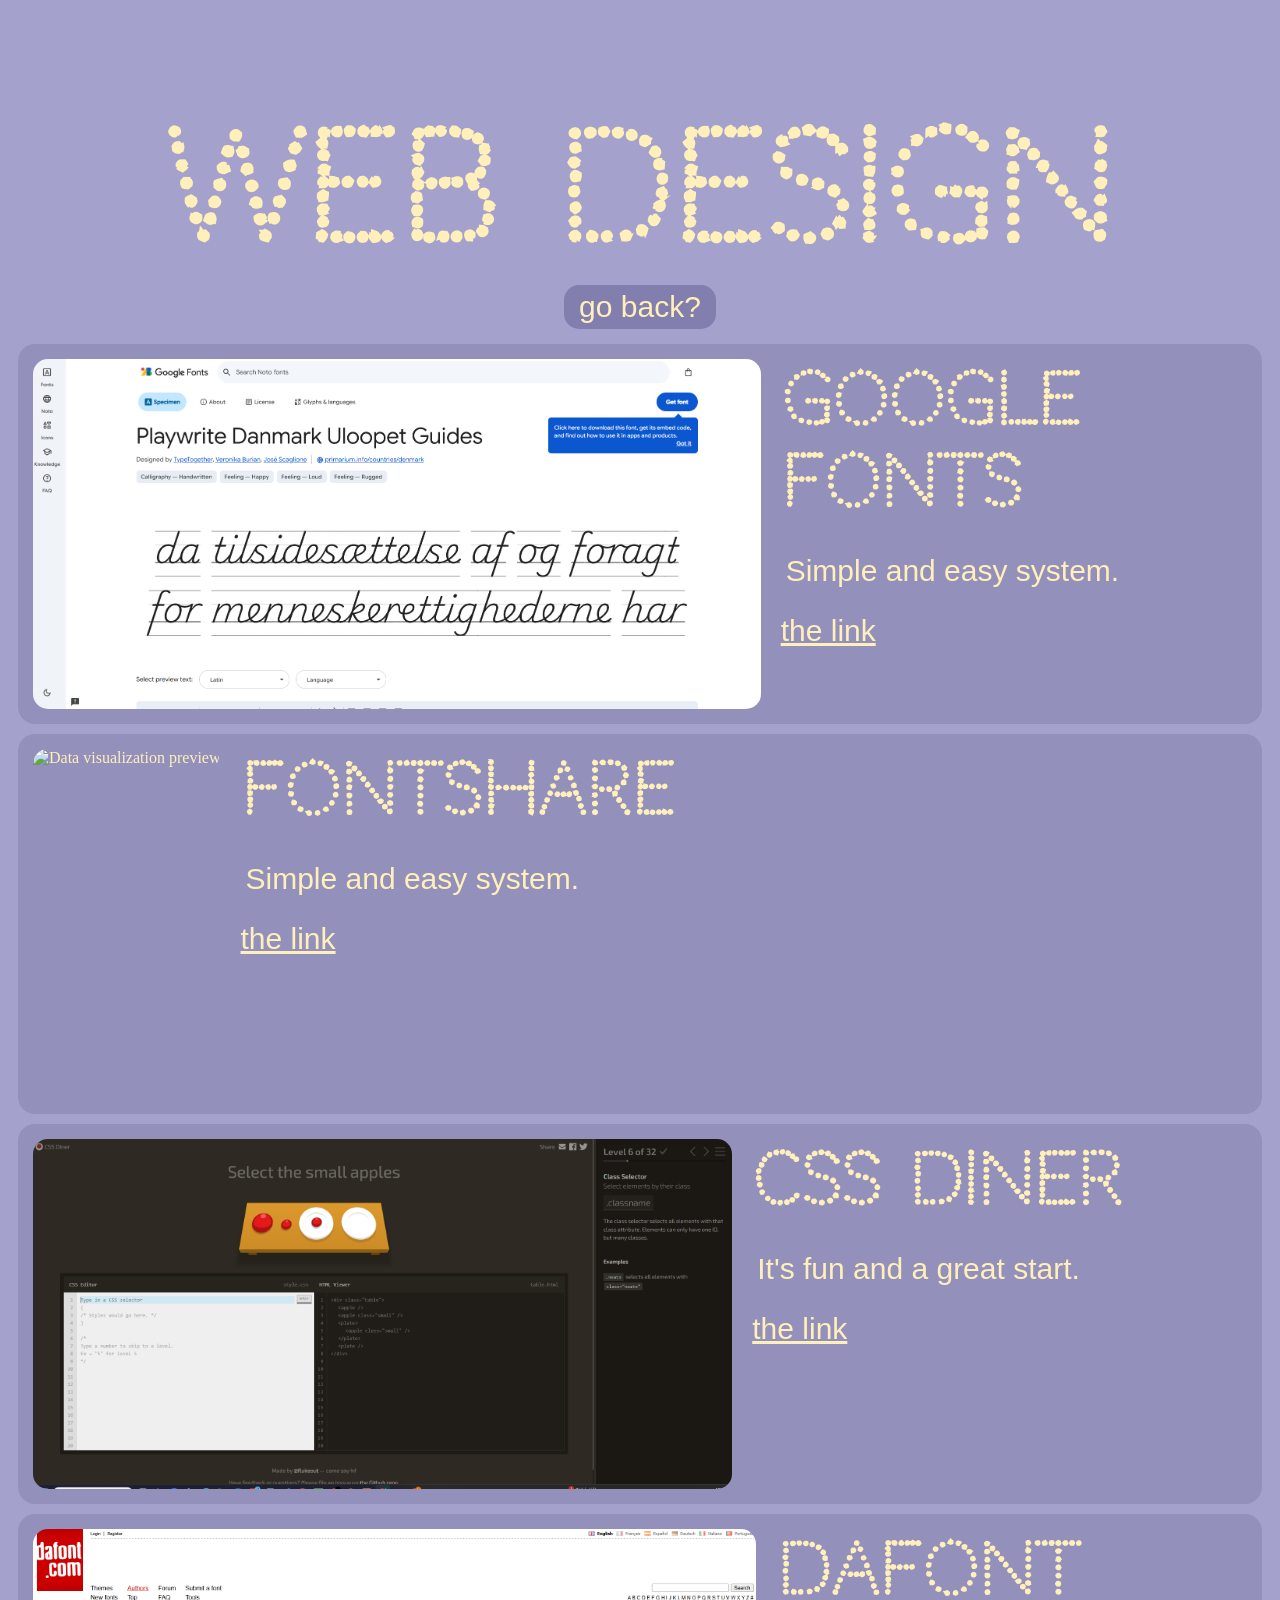
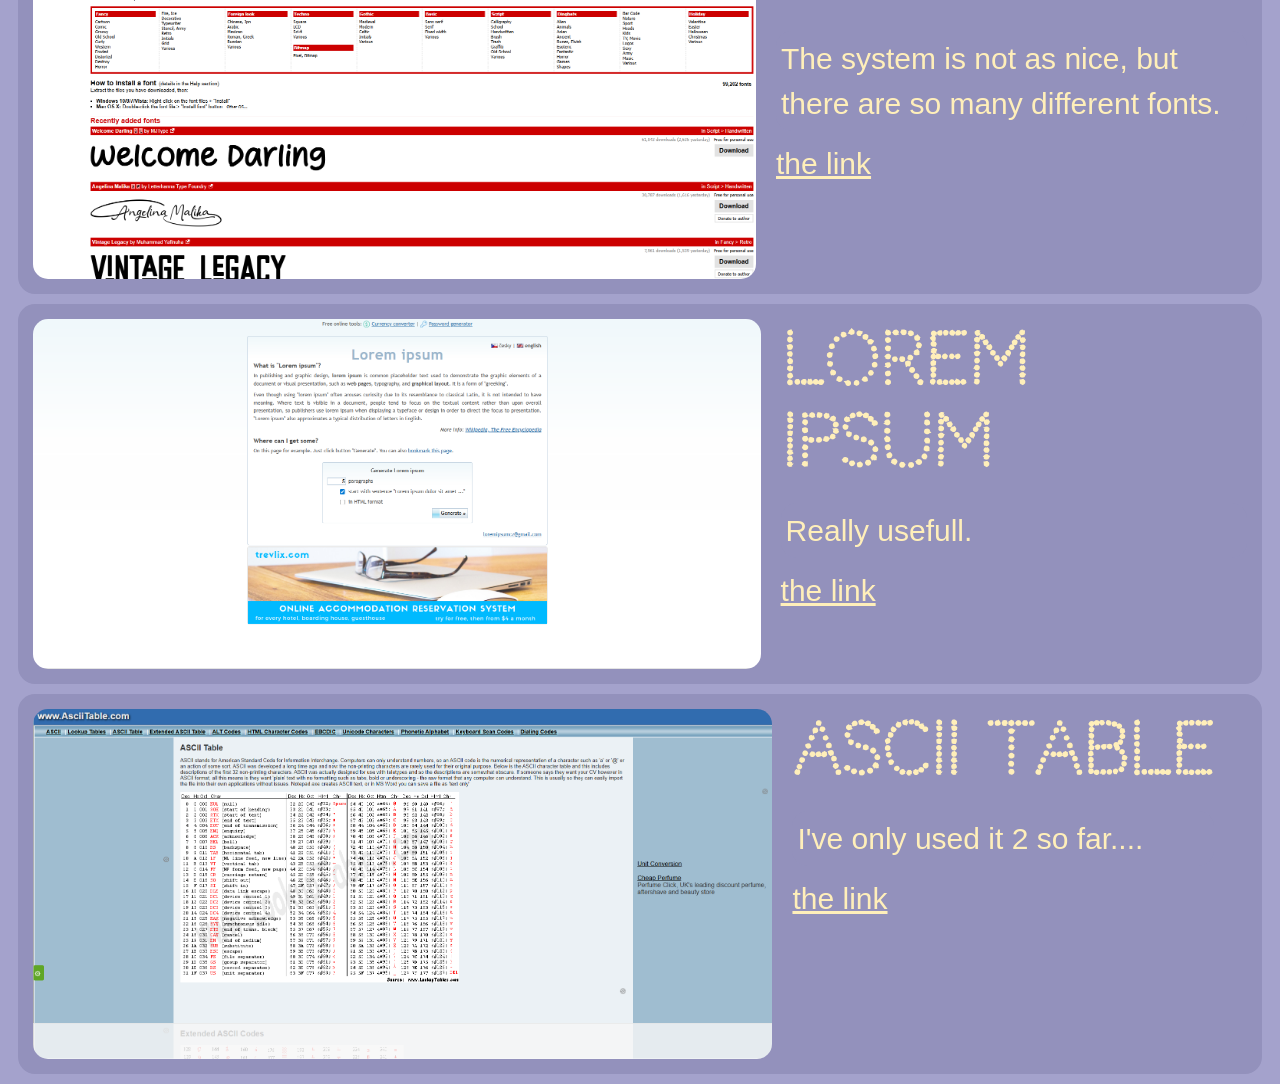
==== web.html @ 70cdb6a2 "Add files via upload" ====
<!DOCTYPE html>
<html lang="en">
<head>
  <meta charset="UTF-8">
  <meta name="viewport" content="width=device-width, initial-scale=1.0">
  <title>My Personal Resources Library</title>

  <!-- Fonts -->
  <link rel="preconnect" href="https://fonts.googleapis.com">
  <link rel="preconnect" href="https://fonts.gstatic.com" crossorigin>

  <link href="https://fonts.googleapis.com/css2?family=Codystar:wght@300;400&display=swap" rel="stylesheet">
  <link href="https://fonts.googleapis.com/css2?family=Baloo+2:wght@400..800&display=swap" rel="stylesheet">

  <!-- CSS -->
  <link rel="stylesheet" href="style.css">
</head>

<body>
  <h1 class="main">WEB design</h1>

  <a class="cat" href="index.html">go back?</a>


  

  <div class="cont">
    <img class="imge" src="gf.png" alt="Data visualization preview">

    <div>
      <h2 class="tit">GOOGLE FONTS</h2>
      <p class="left">Simple and easy system.</p>
      <a class="left" href="https://fonts.google.com/">the link</a>
    </div>
  </div>

  <div class="cont">
    <img class="imge" src="FS.png" alt="Data visualization preview">

    <div>
      <h2 class="tit">FONTSHARE</h2>
      <p class="left">Simple and easy system.</p>
      <a class="left" href="https://www.fontshare.com/">the link</a>
    </div>
  </div>

    <div class="cont">
    <img class="imge" src="cssd.png" alt="Data visualization preview">

    <div>
      <h2 class="tit">CSS DINER</h2>
      <p class="left">It's fun and a great start.</p>
      <a class="left" href="https://flukeout.github.io/">the link</a>
    </div>
  </div>

  <div class="cont">
    <img class="imge" src="df.png" alt="Data visualization preview">

    <div>
      <h2 class="tit">DAFONT</h2>
      <p class="left">The system is not as nice, but there are so many different fonts.</p>
      <a class="left" href="https://www.dafont.com/">the link</a>
    </div>
  </div>

    <div class="cont">
    <img class="imge" src="l.png" alt="Data visualization preview">

    <div>
      <h2 class="tit">LOREM IPSUM</h2>
      <p class="left">Really usefull.</p>
      <a class="left" href="http://www.lorem-ipsum.cz/?lang=en">the link</a>
    </div>
  </div>

  <div class="cont">
    <img class="imge" src="aa.png" alt="Data visualization preview">

    <div>
      <h2 class="tit">ASCII TABLE</h2>
      <p class="left">I've only used it 2 so far....</p>
      <a class="left" href="https://www.asciitable.com/">the link</a>
    </div>
  </div>
</body>
</html>
---- style.css ----
.main{
    font-family: 'Codystar';
    font-size: 150px;
    font-weight: 700;
    color: #ffefba;
    text-align: center;
    margin-bottom: 2px;
}

h2{
    font-family: 'Baloo 2';
    font-size: 70px;
    font-weight: 300;
    margin-top: 0px;
    text-align: center;
    margin-bottom: 20px;

}

p{
    font-family: Arial, Helvetica, sans-serif;
    font-size: 30px;
    text-align: center;
    background-color: #9391bc;
    padding: 5px;
    margin: 10px;
    border-radius: 15px;
}
.cat{
    font-family: Arial, Helvetica, sans-serif;
    font-size: 30px;
    text-align: center;
    background-color: #827faf;
    padding: 5px 15px;
    margin: 5px;
    border-radius: 15px;
    color: #ffefba;
    display: inline-block;
    text-decoration: none;
}

.cat:hover{
    background-color: #6f6c9e;
    color: #efdda2;
}

body{
    background-color: #a4a2cc;
    color: #ffefba;
    text-align: center;
}
.cont {
  display: flex;
  align-items: flex-start; /* fix: was centering vertically */
  gap: 20px;
  background-color: #9391bc;

  margin: 10px;
  padding: 15px;

  border-radius: 17px;
  box-sizing: border-box;
}

.imge {
  height: 350px;
  width: auto;
  border-radius: 15px;
}

/* Fix: don't let global p styles mess up layout */
.cont p {
  text-align: left;        /* was centered */
  margin: 10px 0;          /* cleaner spacing */
}

/* Fix: links shouldn't behave like big centered blocks */
.cont a {
  display: inline-block;
  text-align: left;
  
  padding: 0;
  background: none;
}

/* Fix: your h2 was globally centered */
.cont h2 {
  text-align: left;
  margin-top: 0;
  font-family: 'Codystar';
  font-weight: 800;
}

/* Optional cleanup: your .left class had redundant stuff */
.left {
  color: #ffefba;
  font-family: Arial, Helvetica, sans-serif;
  font-size: 30px;
  line-height: 1.5;
}

.cont > div {
  text-align: left;
}
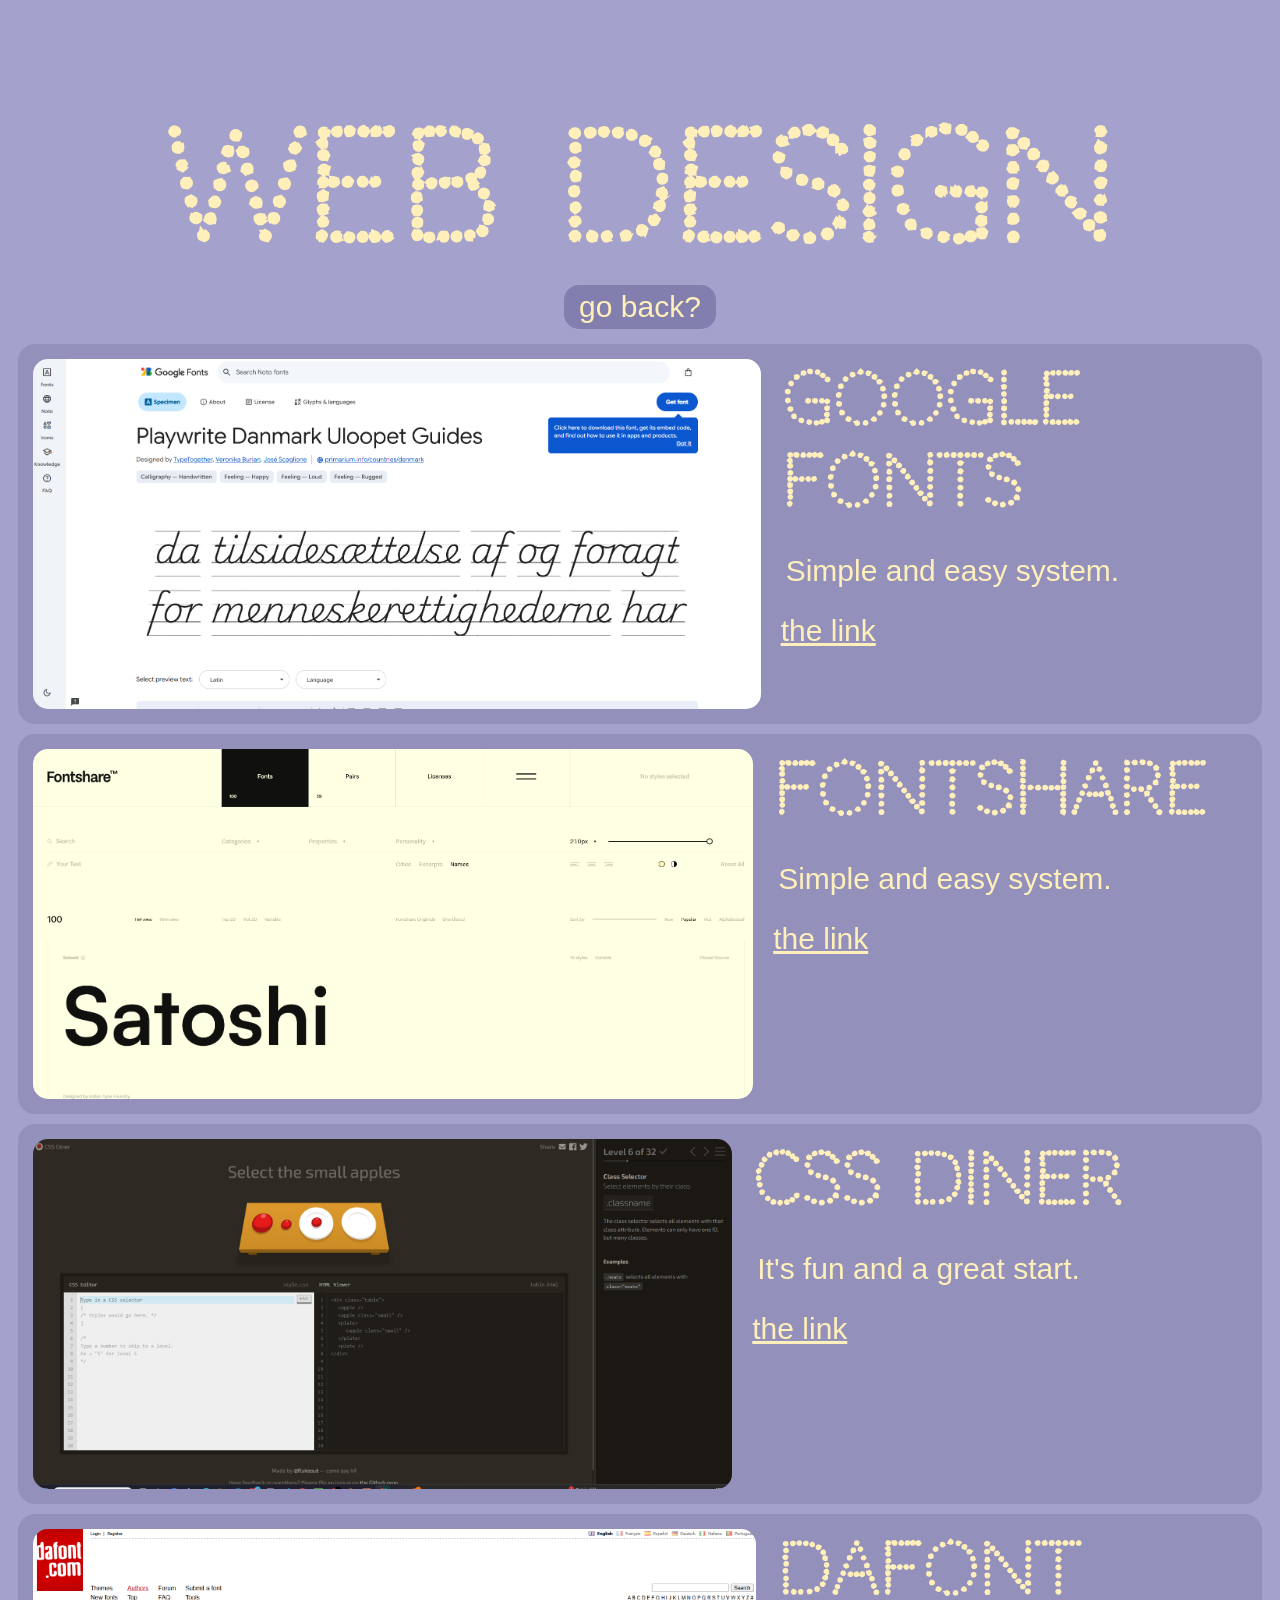
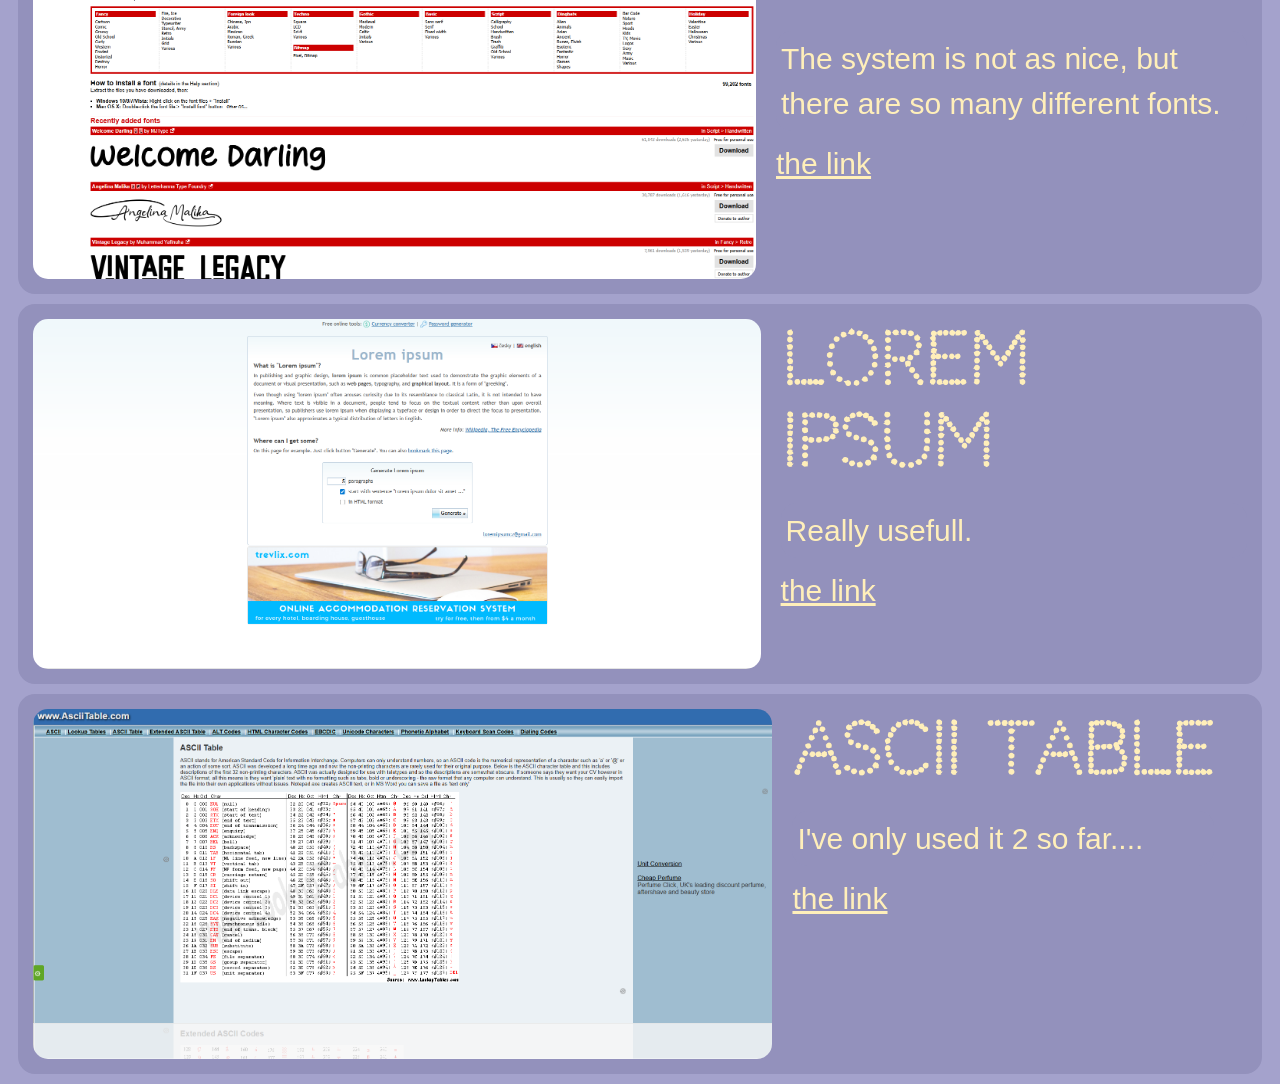
==== commit 0d50dfee: "Fix HTML formatting and update image sources" ====
--- a/web.html
+++ b/web.html
@@ -35,7 +35,7 @@
   </div>
 
   <div class="cont">
-    <img class="imge" src="FS.png" alt="Data visualization preview">
+    <img class="imge" src="fs.png" alt="Data visualization preview">
 
     <div>
       <h2 class="tit">FONTSHARE</h2>
@@ -84,4 +84,4 @@
     </div>
   </div>
 </body>
-</html>+</html>
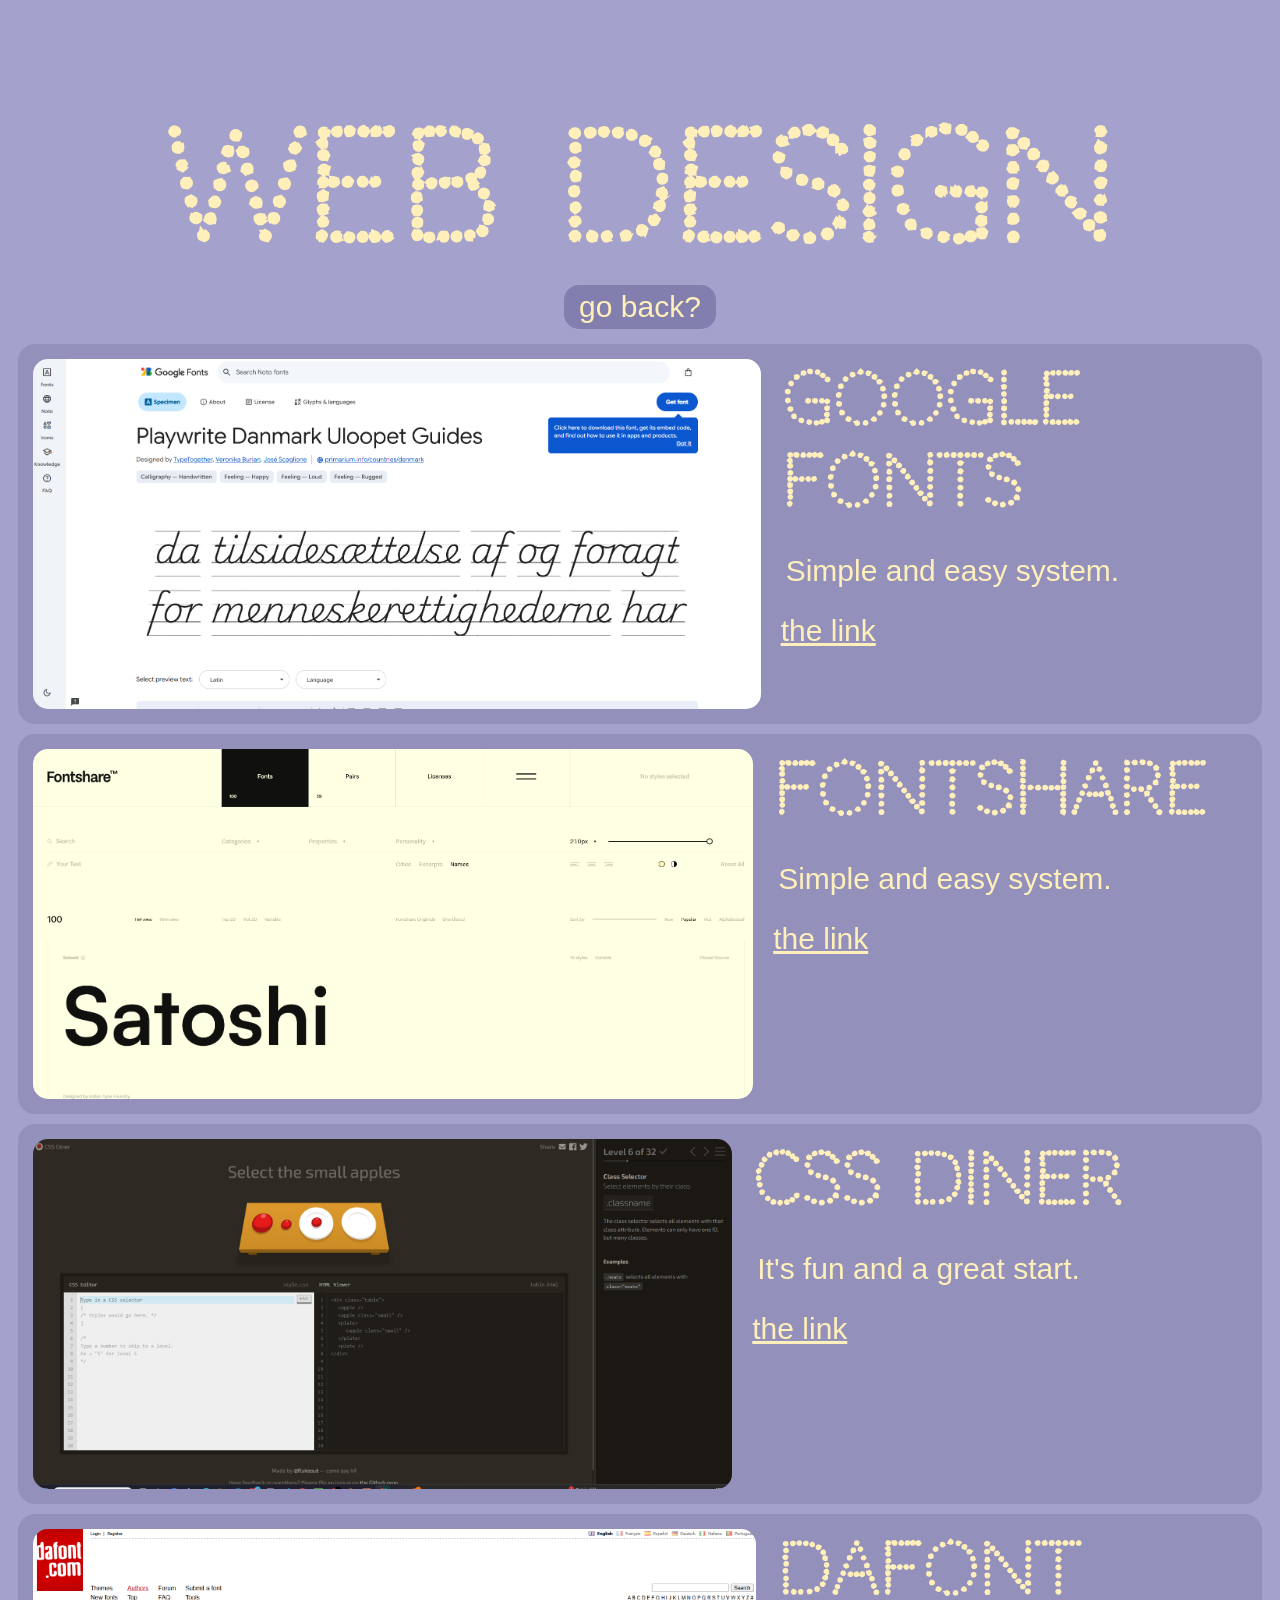
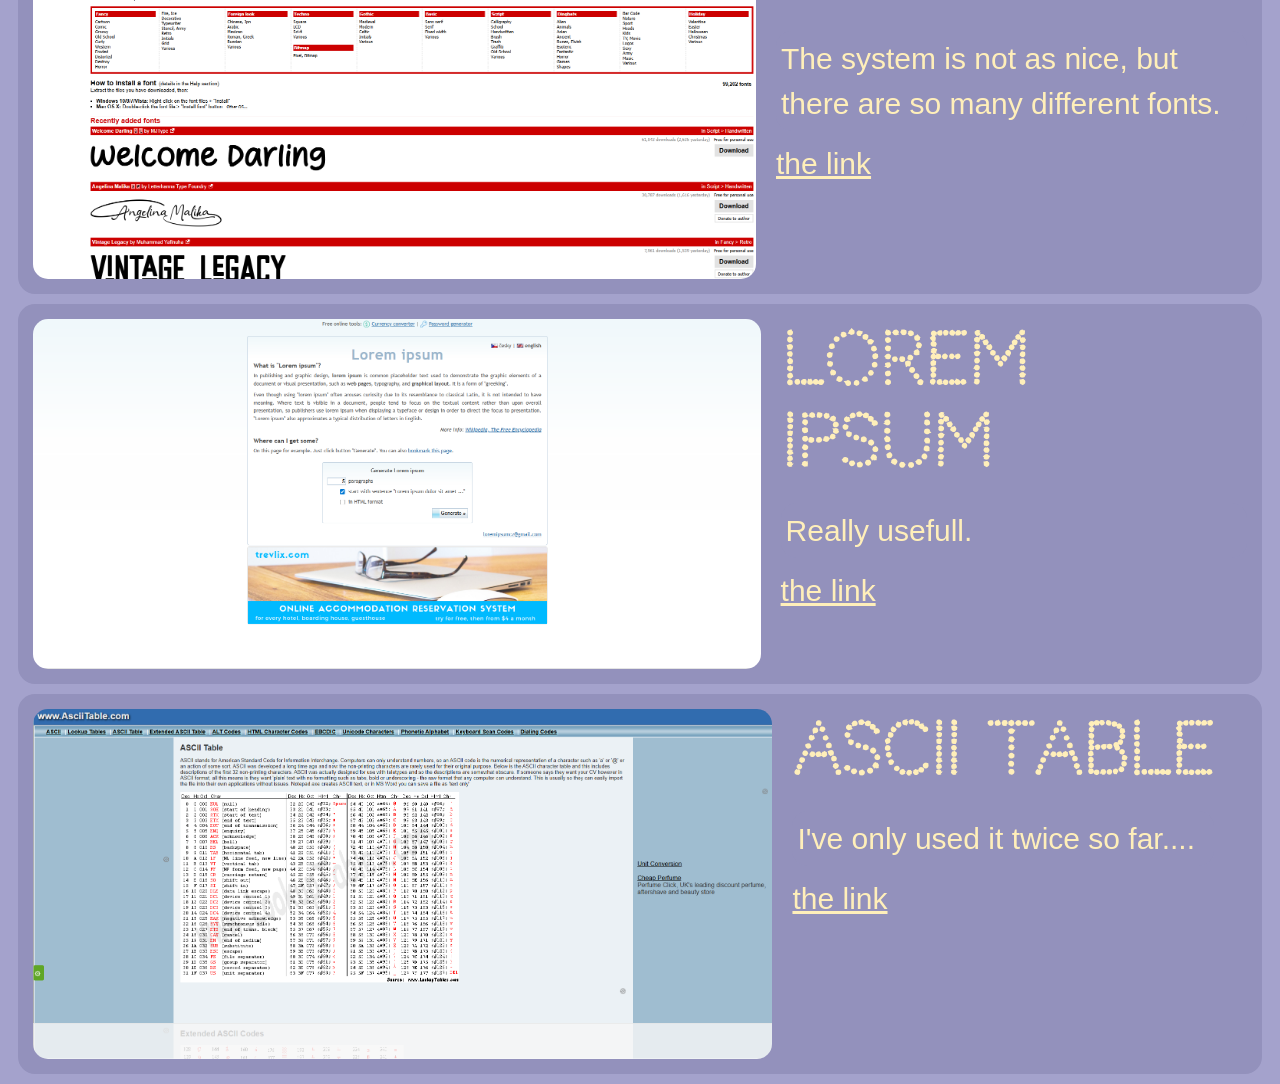
==== commit a2d57710: "Fix HTML encoding issues in web.html" ====
--- a/web.html
+++ b/web.html
@@ -79,7 +79,7 @@
 
     <div>
       <h2 class="tit">ASCII TABLE</h2>
-      <p class="left">I've only used it 2 so far....</p>
+      <p class="left">I've only used it twice so far....</p>
       <a class="left" href="https://www.asciitable.com/">the link</a>
     </div>
   </div>
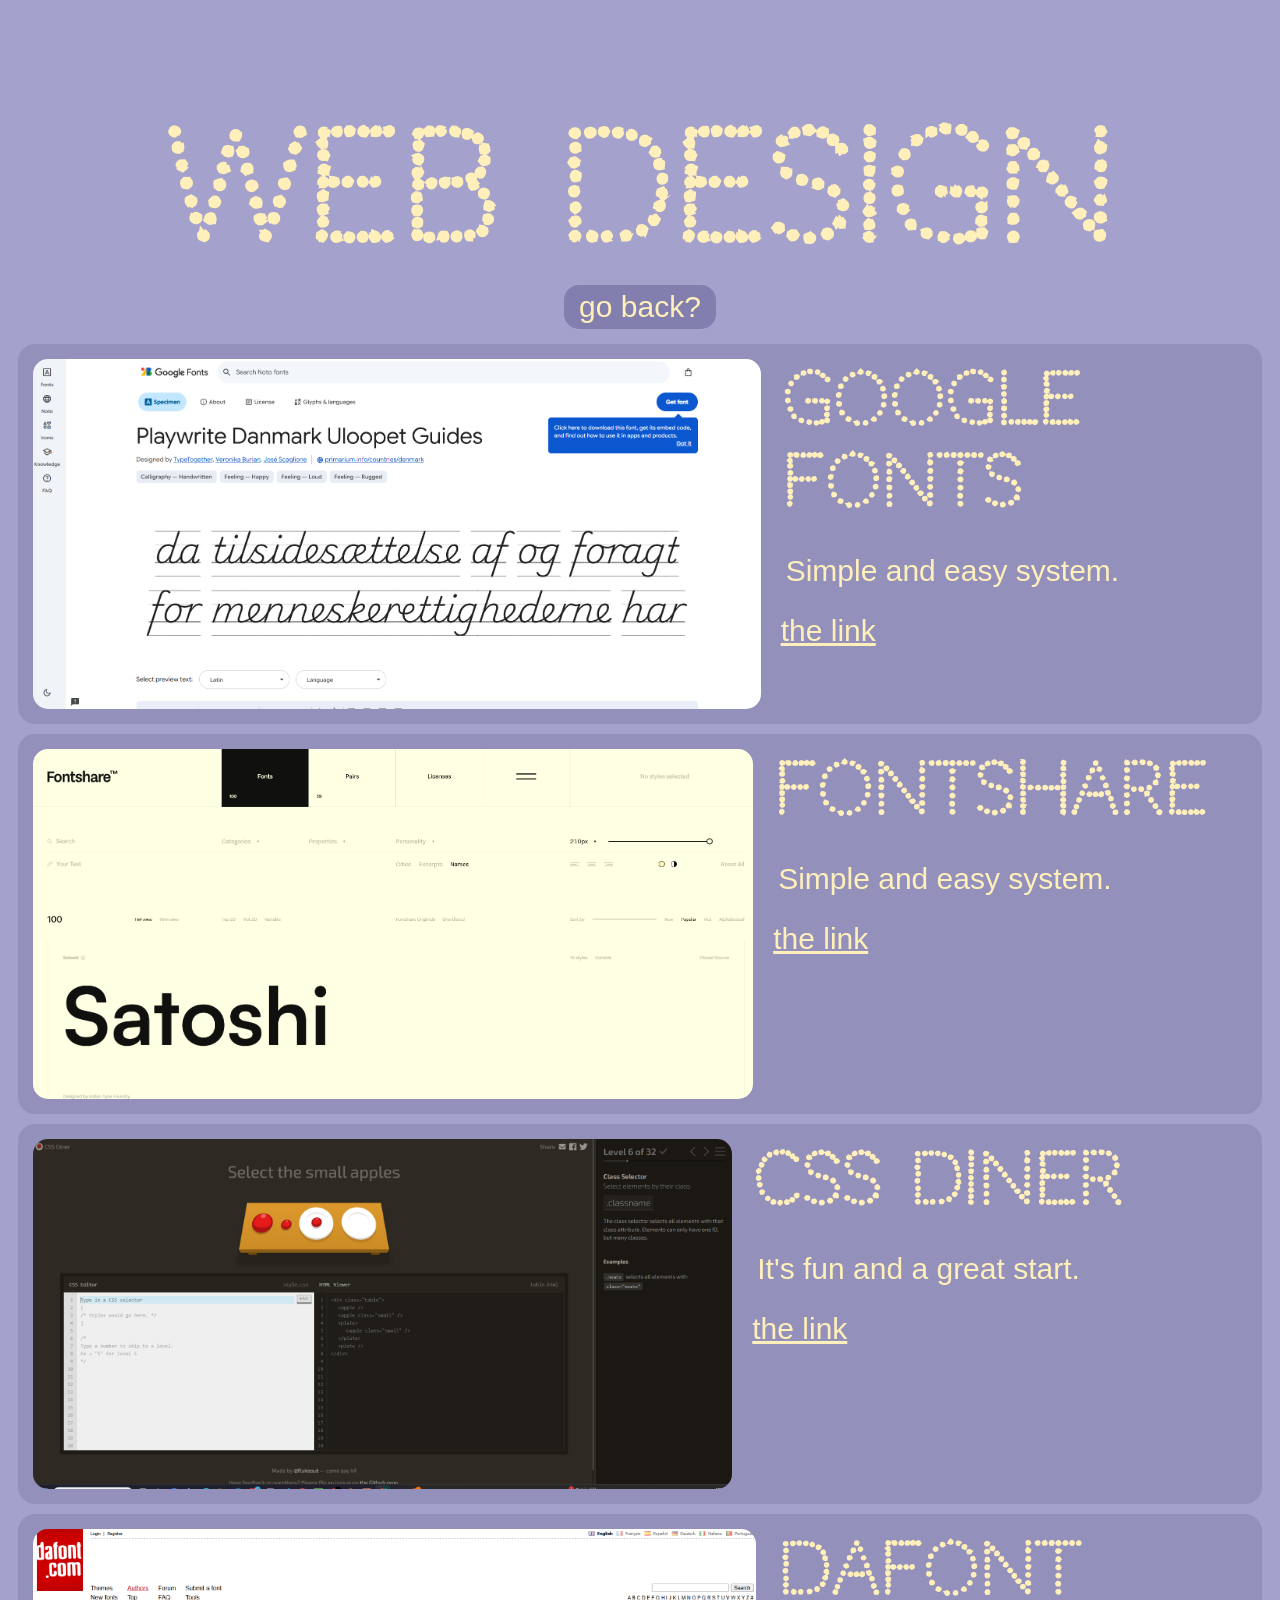
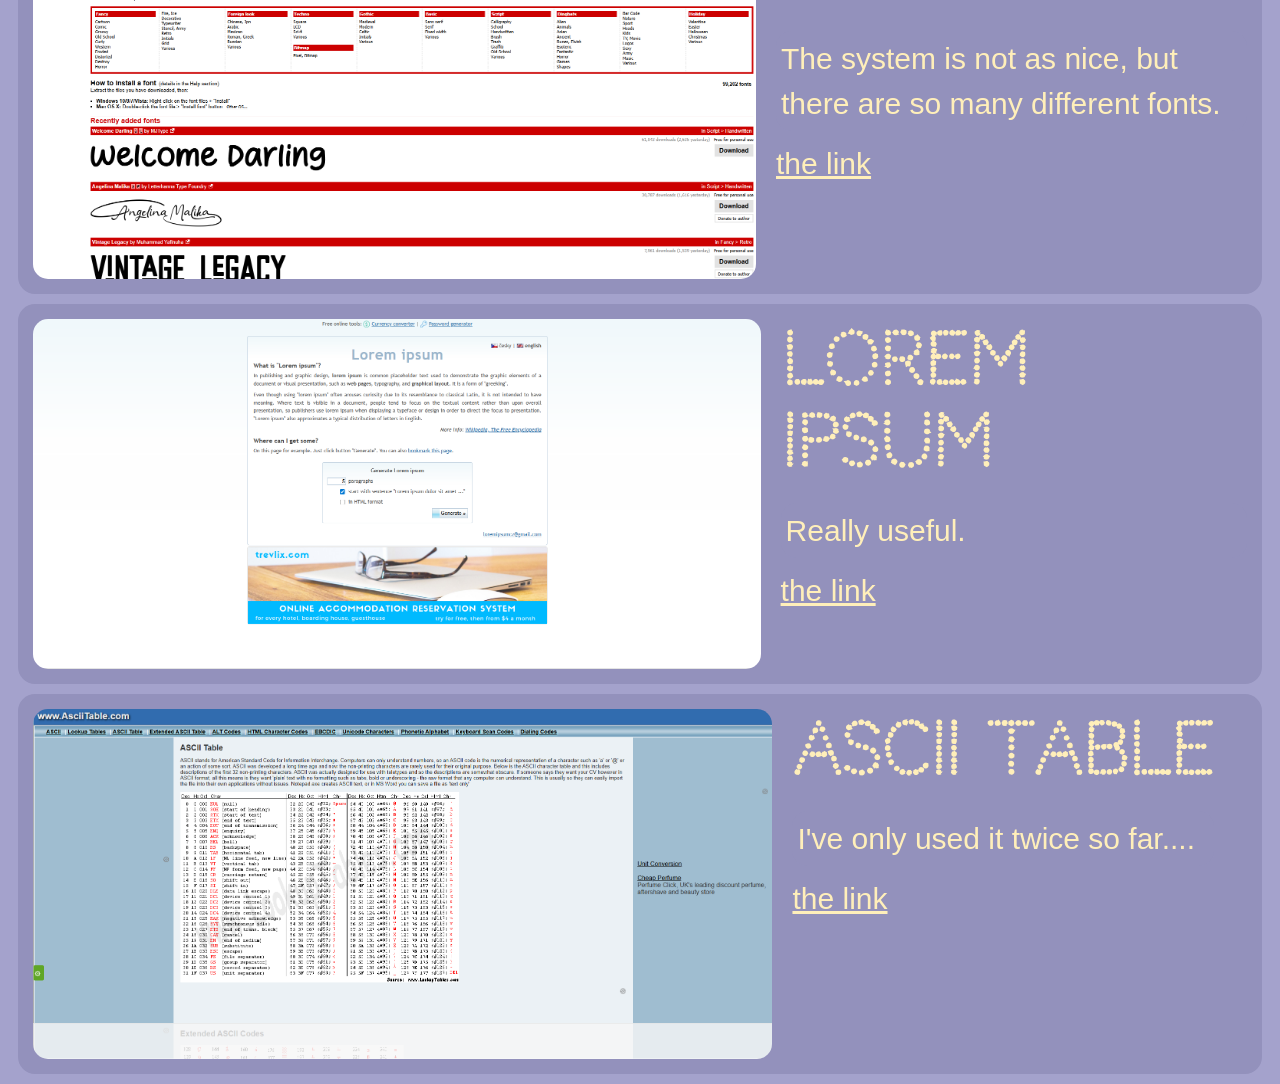
==== commit 6b7aaf5a: "spelling...." ====
--- a/web.html
+++ b/web.html
@@ -69,7 +69,7 @@
 
     <div>
       <h2 class="tit">LOREM IPSUM</h2>
-      <p class="left">Really usefull.</p>
+      <p class="left">Really useful.</p>
       <a class="left" href="http://www.lorem-ipsum.cz/?lang=en">the link</a>
     </div>
   </div>
--- a/style.css
+++ b/style.css
@@ -101,4 +101,40 @@
 
 .cont > div {
   text-align: left;
-}+}
+
+@media (max-width: 768px) {
+  .cont {
+    flex-direction: column;   /* stack instead of side-by-side */
+    align-items: center;      /* center everything nicely */
+    text-align: center;
+  }
+
+  .imge {
+    width: 100%;              /* make image responsive */
+    height: auto;
+  }
+
+  .cont > div {
+    text-align: center;       /* center text on mobile */
+  }
+
+  .cont h2 {
+    text-align: center;
+    font-size: 40px;          /* smaller heading */
+  }
+
+  .cont p {
+    font-size: 20px;          /* smaller text */
+  }
+}
+
+@media (max-width: 768px) {
+  .main {
+    font-size: 60px;
+  }
+
+  h2 {
+    font-size: 35px;
+  }
+}
